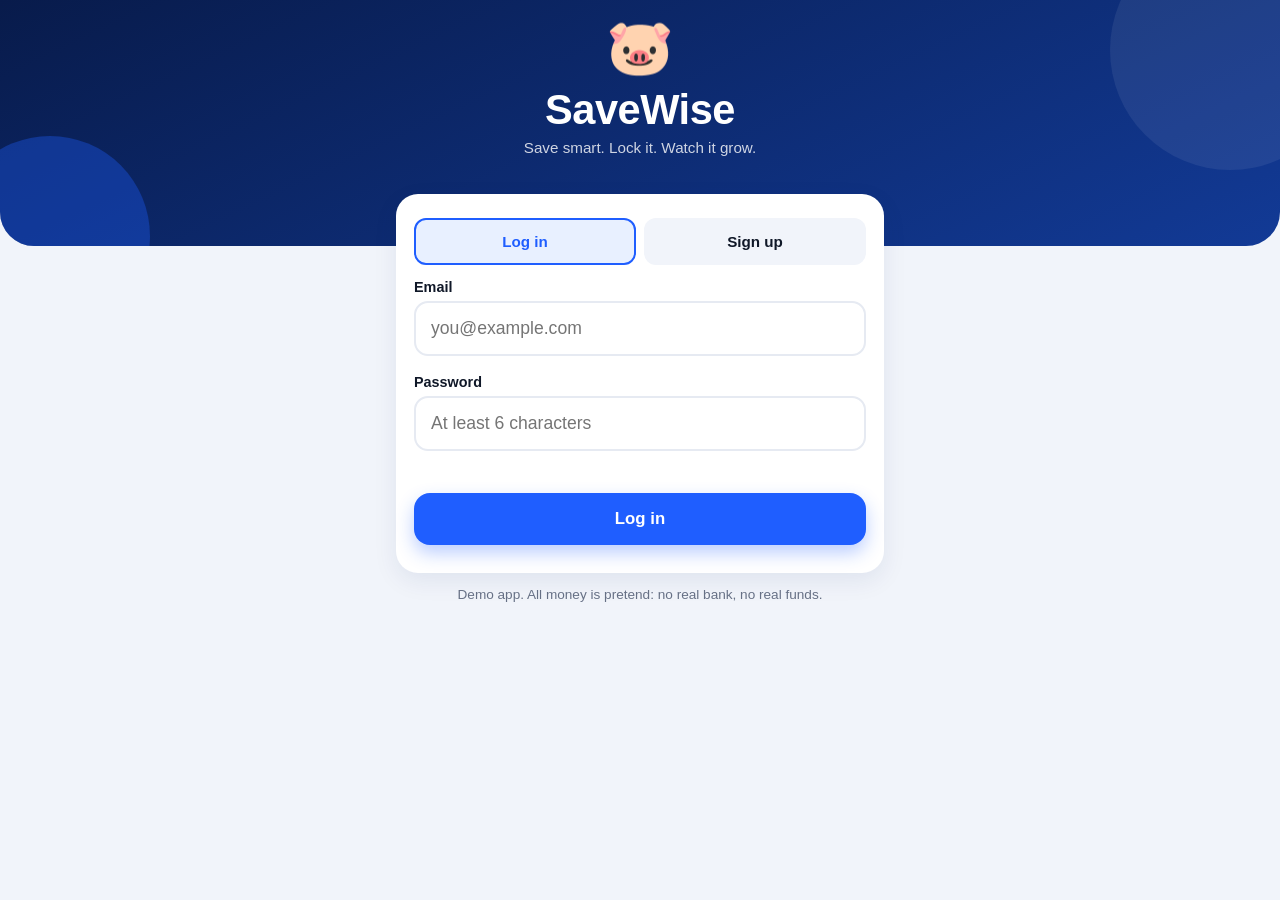
==== index.html @ 4fab5d2c "Add initial HTML structure for login page" ====
<!DOCTYPE html>
<html lang="en">
<head>
<meta charset="UTF-8">
<meta name="viewport" content="width=device-width, initial-scale=1, viewport-fit=cover">
<meta name="theme-color" content="#081b4b">
<title>SaveWise - Log in</title>
<link rel="icon" href="data:image/svg+xml,<svg xmlns='http://www.w3.org/2000/svg' viewBox='0 0 100 100'><text y='.9em' font-size='90'>🐷</text></svg>">
<link rel="stylesheet" href="style.css">
</head>
<body data-page="login">
<header class="hero hero-auth">
  <div class="wrap">
    <div class="logo">🐷</div>
    <h1 class="hero-amount">SaveWise</h1>
    <p class="hero-sub">Save smart. Lock it. Watch it grow.</p>
  </div>
</header>
<main class="container">
  <section class="card">
    <div class="seg" id="authTabs">
      <button type="button" data-mode="login" class="on">Log in</button>
      <button type="button" data-mode="register">Sign up</button>
    </div>
    <form id="authForm" novalidate>
      <div id="nameField" style="display:none">
        <label class="lbl" for="full_name">Full name</label>
        <input class="input" id="full_name" type="text" autocomplete="name" placeholder="John Doe">
      </div>
      <label class="lbl" for="email">Email</label>
      <input class="input" id="email" type="email" inputmode="email" autocomplete="email" placeholder="you@example.com">
      <label class="lbl" for="password">Password</label>
      <input class="input" id="password" type="password" autocomplete="current-password" placeholder="At least 6 characters">
      <div class="form-err" id="authErr"></div>
      <button class="btn btn-primary" id="authSubmit" type="submit">Log in</button>
    </form>
    <p class="muted center small" id="authHint" style="margin-top:10px"></p>
  </section>
  <p class="muted center small">Demo app. All money is pretend: no real bank, no real funds.</p>
</main>
<script src="config.js"></script>
<script src="app.js"></script>
</body>
</html>
---- style.css ----
:root{
  --navy:#081b4b;--navy2:#123a96;--blue:#1f5eff;--sky:#e8f0ff;--bg:#f1f4fa;
  --text:#101828;--muted:#667085;--line:#e6eaf2;--green:#12b76a;--red:#f04438;--amber:#f79009;
}
*{box-sizing:border-box;margin:0;padding:0;-webkit-tap-highlight-color:transparent}
body{font-family:-apple-system,BlinkMacSystemFont,"Segoe UI",Roboto,Helvetica,Arial,sans-serif;background:var(--bg);color:var(--text);min-height:100vh;padding-bottom:calc(92px + env(safe-area-inset-bottom))}
a{color:var(--blue);text-decoration:none}
button{font-family:inherit;cursor:pointer;border:0}
h1,h2,h3{line-height:1.2}
h2{font-size:1.1rem}
small{font-size:.8rem;color:var(--muted)}
.small{font-size:.85rem}
.center{text-align:center}
.muted{color:var(--muted)}

/* HERO */
.hero{background:linear-gradient(155deg,var(--navy) 0%,var(--navy2) 100%);color:#fff;padding:calc(16px + env(safe-area-inset-top)) 20px 78px;border-radius:0 0 34px 34px;position:relative;overflow:hidden}
.hero::before{content:"";position:absolute;right:-70px;top:-70px;width:240px;height:240px;border-radius:50%;background:rgba(255,255,255,.07)}
.hero::after{content:"";position:absolute;left:-50px;bottom:-90px;width:200px;height:200px;border-radius:50%;background:rgba(31,94,255,.35)}
.wrap{max-width:520px;margin:0 auto;position:relative;z-index:1}
.topbar{display:flex;justify-content:space-between;align-items:center;margin-bottom:22px}
.brand{font-weight:800;font-size:1.15rem}
.topright{display:flex;align-items:center;gap:10px}
.hello{font-size:.9rem;opacity:.9}
.icon-btn{background:rgba(255,255,255,.14);color:#fff;padding:8px 12px;border-radius:12px;font-size:.85rem;font-weight:600}
.hero-label{opacity:.8;font-size:.95rem}
.hero-amount{font-size:2.6rem;font-weight:800;margin:6px 0 4px;letter-spacing:-.5px}
.hero-sub{opacity:.8;font-size:.95rem}
.hero-chips{display:flex;gap:10px;margin:14px 0 4px}
.chip{flex:1;background:rgba(255,255,255,.12);border-radius:16px;padding:12px 14px}
.chip span{display:block;font-size:.78rem;opacity:.8}
.chip b{font-size:1.15rem}
.hero-actions{display:grid;grid-template-columns:1fr 1fr;gap:10px;margin-top:16px}
.hero-actions.one{grid-template-columns:1fr}
.hero-auth{text-align:center;padding-bottom:90px}
.logo{font-size:3.4rem}

/* LAYOUT */
.container{max-width:520px;margin:-52px auto 0;padding:0 16px;position:relative;z-index:2}
.card{background:#fff;border-radius:22px;padding:18px;margin-bottom:14px;box-shadow:0 8px 24px rgba(16,40,100,.08)}
.card-head{display:flex;justify-content:space-between;align-items:center;margin-bottom:12px;gap:10px}
.card h2{margin-bottom:12px}
.card-head h2{margin-bottom:0}
.big{font-size:2rem;font-weight:800;margin:4px 0 14px}
.empty{text-align:center;color:var(--muted);padding:14px 6px}
.empty .btn{margin-top:12px}

/* BUTTONS */
.btn{display:block;width:100%;padding:16px;border-radius:16px;font-size:1.05rem;font-weight:700;text-align:center}
.btn-primary{background:var(--blue);color:#fff;box-shadow:0 8px 18px rgba(31,94,255,.3)}
.btn-light{background:#fff;color:var(--navy)}
.btn-glass{background:rgba(255,255,255,.14);color:#fff;border:1px solid rgba(255,255,255,.28)}
.btn-ghost{background:var(--sky);color:var(--blue)}
.btn-danger{background:var(--red);color:#fff}
.btn-soft-red{background:#fee4e2;color:var(--red)}
.btn-text{background:none;color:var(--muted);margin-top:4px}
.btn-sm{display:inline-block;width:auto;padding:11px 16px;font-size:.92rem;border-radius:12px}
.btn:disabled{opacity:.55}

/* FORMS */
.lbl{display:block;font-weight:600;font-size:.9rem;margin-top:4px}
.input{width:100%;padding:15px;border:2px solid var(--line);border-radius:14px;font-size:1.1rem;margin:6px 0 14px;background:#fff;color:var(--text);font-family:inherit}
.input:focus{outline:none;border-color:var(--blue)}
.form-err{color:var(--red);font-size:.9rem;min-height:20px;margin-bottom:8px;font-weight:600}
.seg{display:flex;gap:8px;margin:6px 0 14px}
.seg button{flex:1;padding:13px 6px;border-radius:12px;background:var(--bg);color:var(--text);font-weight:700;border:2px solid transparent;font-size:.95rem}
.seg button.on{background:var(--sky);border-color:var(--blue);color:var(--blue)}

/* WALLET TILES */
.wtile{display:flex;align-items:center;gap:12px;padding:16px;border-radius:18px;color:#fff;margin-bottom:10px}
.wtile:last-child{margin-bottom:0}
.t-flex{background:linear-gradient(135deg,#1f5eff,#4a8bff)}
.t-lock{background:linear-gradient(135deg,#081b4b,#3b2f9e)}
.t-goal{background:linear-gradient(135deg,#0fa57a,#22d3a5)}
.wt-ic{font-size:1.7rem;background:rgba(255,255,255,.18);width:46px;height:46px;border-radius:14px;display:flex;align-items:center;justify-content:center}
.wt-mid{flex:1}
.wt-mid b{display:block;font-size:1.02rem}
.wt-mid small{color:rgba(255,255,255,.8)}
.wt-amt{font-size:1.25rem;font-weight:800}

/* PROGRESS */
.progress{height:10px;background:var(--sky);border-radius:99px;overflow:hidden}
.bar{height:100%;border-radius:99px;background:linear-gradient(90deg,#3b82ff,#22d3a5);transition:width .6s}
.prow{margin-bottom:16px}
.prow:last-child{margin-bottom:0}
.prow-top{display:flex;justify-content:space-between;margin-bottom:7px;font-size:.95rem}
.prow-top span{color:var(--blue);font-weight:700}

/* TRANSACTIONS */
.tx{display:flex;align-items:center;gap:12px;padding:12px 0;border-bottom:1px solid var(--line)}
.tx:last-child{border-bottom:0}
.tx-ic{width:42px;height:42px;border-radius:14px;display:flex;align-items:center;justify-content:center;font-size:1.2rem;flex-shrink:0}
.tx-ic.pos{background:#d1fadf}.tx-ic.neg{background:#fee4e2}.tx-ic.neu{background:var(--sky)}
.tx-mid{flex:1;min-width:0}
.tx-mid b{display:block;font-size:.97rem}
.tx-mid small{display:block;white-space:nowrap;overflow:hidden;text-overflow:ellipsis}
.tx-amt{font-weight:800;font-size:1rem;white-space:nowrap}
.tx-amt.pos{color:var(--green)}.tx-amt.neg{color:var(--red)}.tx-amt.neu{color:var(--navy)}

/* BADGES, RULES, GOALS, LOCKS */
.badge{display:inline-block;background:var(--sky);color:var(--blue);padding:5px 10px;border-radius:99px;font-size:.78rem;font-weight:700}
.badge.done{background:#d1fadf;color:#067647}
.rule{display:flex;justify-content:space-between;align-items:center;gap:10px;padding:12px 0;border-bottom:1px solid var(--line)}
.rule:last-child{border-bottom:0}
.rule b{font-size:1.1rem;margin-right:6px}
.rule small{display:block;margin-top:3px}
.goal-top,.lock-top{display:flex;justify-content:space-between;align-items:flex-start;gap:10px;margin-bottom:14px}
.goal-top h3,.lock-top h3{font-size:1.2rem}
.pct{font-size:1.5rem;font-weight:800;color:var(--blue)}
.goal-meta{display:flex;justify-content:space-between;margin:10px 0 14px;font-size:.92rem;color:var(--muted)}
.goal-meta b{color:var(--text)}
.goal-actions{display:flex;gap:10px}
.goal-actions .btn-primary{flex:1}
.countdown{font-size:1.5rem;font-weight:800;color:var(--navy);letter-spacing:.3px;margin:2px 0 12px;font-variant-numeric:tabular-nums}
.calc-out{background:var(--sky);border-radius:16px;padding:14px;display:flex;justify-content:space-between;gap:10px}
.calc-out div{flex:1}
.calc-out span{display:block;font-size:.8rem;color:var(--muted)}
.calc-out b{font-size:1.3rem;color:var(--navy)}
.calc-out .g{color:var(--green)}

/* BOTTOM NAV */
.nav{position:fixed;left:0;right:0;bottom:0;background:#fff;border-top:1px solid var(--line);display:flex;justify-content:space-around;padding:8px 6px calc(8px + env(safe-area-inset-bottom));z-index:20;box-shadow:0 -6px 20px rgba(16,40,100,.06)}
.nav a{flex:1;max-width:120px;text-align:center;font-size:.72rem;font-weight:700;color:var(--muted);padding:6px 0;border-radius:12px}
.nav a span{display:block;font-size:1.4rem;margin-bottom:2px}
.nav a.on{color:var(--blue);background:var(--sky)}

/* SHEET (bottom popup) */
.sheet{position:fixed;inset:0;background:rgba(8,27,75,.55);display:none;align-items:flex-end;z-index:50}
.sheet.show{display:flex}
.sheet-box{background:#fff;width:100%;max-width:520px;margin:0 auto;border-radius:26px 26px 0 0;padding:14px 20px calc(20px + env(safe-area-inset-bottom));animation:up .25s ease;max-height:92vh;overflow:auto}
.sheet-handle{width:44px;height:5px;background:var(--line);border-radius:9px;margin:0 auto 14px}
.sheet-box h3{font-size:1.3rem;margin-bottom:8px}
.sheet-note{margin-bottom:12px;font-size:.92rem;line-height:1.4}
@keyframes up{from{transform:translateY(60px);opacity:0}to{transform:none;opacity:1}}

/* TOAST + LOADER */
#toasts{position:fixed;top:calc(12px + env(safe-area-inset-top));left:12px;right:12px;z-index:100;display:flex;flex-direction:column;gap:8px;align-items:center;pointer-events:none}
.toast{background:var(--navy);color:#fff;padding:13px 18px;border-radius:14px;font-weight:600;font-size:.95rem;max-width:480px;box-shadow:0 10px 24px rgba(0,0,0,.25);transition:all .35s}
.toast.ok{background:#067647}.toast.err{background:#b42318}
.toast.out{opacity:0;transform:translateY(-10px)}
.loader{position:fixed;inset:0;background:rgba(241,244,250,.95);display:none;flex-direction:column;align-items:center;justify-content:center;gap:16px;z-index:90;padding:30px;text-align:center}
.loader.show{display:flex}
.loader p{color:var(--muted);max-width:280px;font-size:.92rem}
.spinner{width:46px;height:46px;border:5px solid var(--sky);border-top-color:var(--blue);border-radius:50%;animation:spin .8s linear infinite}
@keyframes spin{to{transform:rotate(360deg)}}
.err-card{text-align:center}
.err-card p{margin:8px 0 14px}
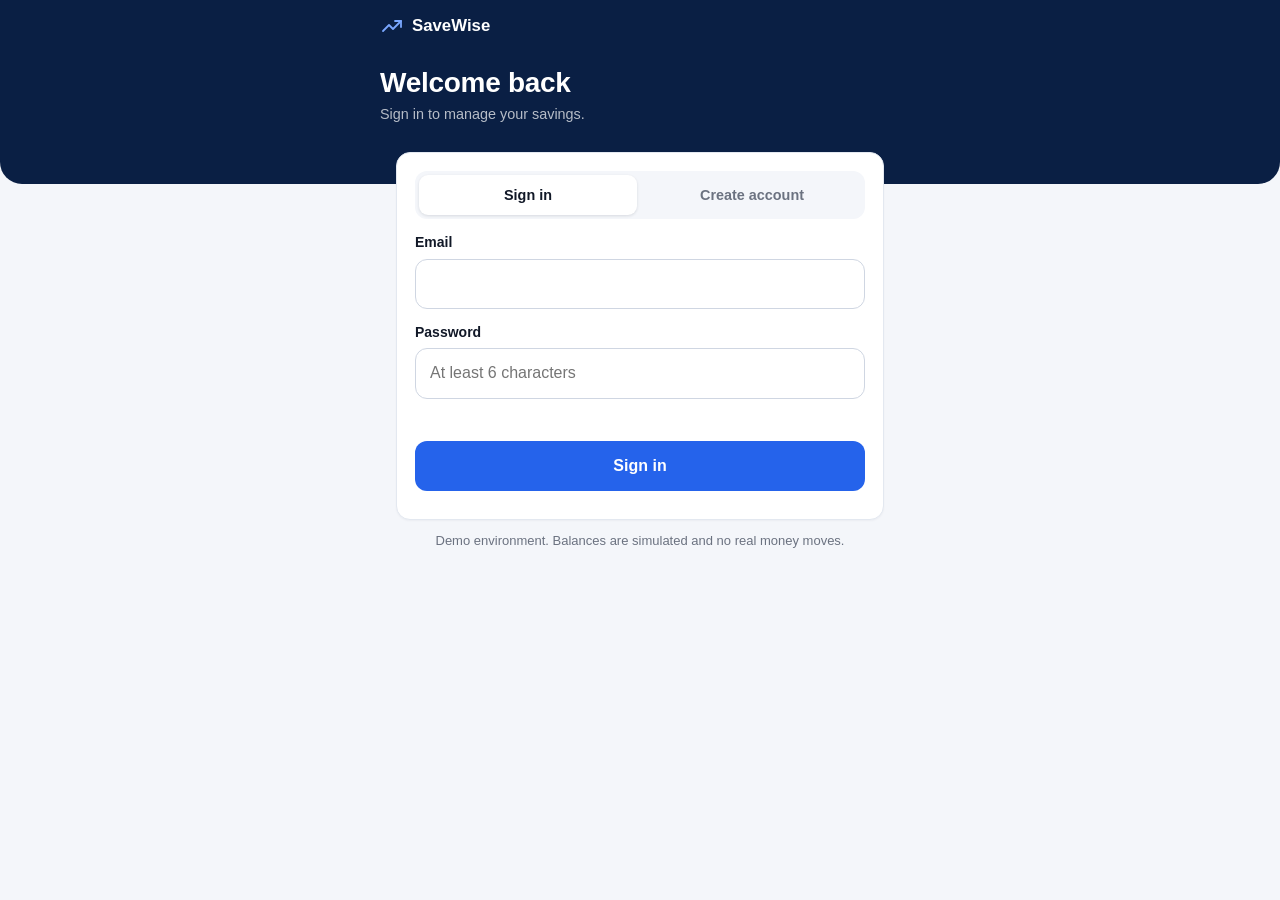
==== commit 17502ee9: "Update login page content and structure" ====
--- a/index.html
+++ b/index.html
@@ -3,40 +3,40 @@
 <head>
 <meta charset="UTF-8">
 <meta name="viewport" content="width=device-width, initial-scale=1, viewport-fit=cover">
-<meta name="theme-color" content="#081b4b">
-<title>SaveWise - Log in</title>
-<link rel="icon" href="data:image/svg+xml,<svg xmlns='http://www.w3.org/2000/svg' viewBox='0 0 100 100'><text y='.9em' font-size='90'>🐷</text></svg>">
+<meta name="theme-color" content="#0a1f44">
+<title>Sign in · SaveWise</title>
+<link rel="icon" href="icon.svg" type="image/svg+xml">
 <link rel="stylesheet" href="style.css">
 </head>
 <body data-page="login">
-<header class="hero hero-auth">
+<header class="top">
   <div class="wrap">
-    <div class="logo">🐷</div>
-    <h1 class="hero-amount">SaveWise</h1>
-    <p class="hero-sub">Save smart. Lock it. Watch it grow.</p>
+    <div class="hbar"><div class="brand"><i data-ic="logo" data-s="24"></i><span>SaveWise</span></div></div>
+    <h1 class="title">Welcome back</h1>
+    <p class="sub">Sign in to manage your savings.</p>
   </div>
 </header>
 <main class="container">
   <section class="card">
     <div class="seg" id="authTabs">
-      <button type="button" data-mode="login" class="on">Log in</button>
-      <button type="button" data-mode="register">Sign up</button>
+      <button type="button" data-mode="login" class="on">Sign in</button>
+      <button type="button" data-mode="register">Create account</button>
     </div>
     <form id="authForm" novalidate>
       <div id="nameField" style="display:none">
         <label class="lbl" for="full_name">Full name</label>
-        <input class="input" id="full_name" type="text" autocomplete="name" placeholder="John Doe">
+        <input class="input" id="full_name" type="text" autocomplete="name">
       </div>
       <label class="lbl" for="email">Email</label>
-      <input class="input" id="email" type="email" inputmode="email" autocomplete="email" placeholder="you@example.com">
+      <input class="input" id="email" type="email" inputmode="email" autocomplete="email">
       <label class="lbl" for="password">Password</label>
       <input class="input" id="password" type="password" autocomplete="current-password" placeholder="At least 6 characters">
       <div class="form-err" id="authErr"></div>
-      <button class="btn btn-primary" id="authSubmit" type="submit">Log in</button>
+      <button class="btn btn-primary" id="authSubmit" type="submit">Sign in</button>
     </form>
-    <p class="muted center small" id="authHint" style="margin-top:10px"></p>
+    <p class="small center" id="authHint" style="margin-top:10px"></p>
   </section>
-  <p class="muted center small">Demo app. All money is pretend: no real bank, no real funds.</p>
+  <p class="small center">Demo environment. Balances are simulated and no real money moves.</p>
 </main>
 <script src="config.js"></script>
 <script src="app.js"></script>
--- a/style.css
+++ b/style.css
@@ -1,147 +1,131 @@
 :root{
-  --navy:#081b4b;--navy2:#123a96;--blue:#1f5eff;--sky:#e8f0ff;--bg:#f1f4fa;
-  --text:#101828;--muted:#667085;--line:#e6eaf2;--green:#12b76a;--red:#f04438;--amber:#f79009;
+  --navy:#0a1f44;--blue:#2563eb;--blue-soft:#eaf1ff;--bg:#f4f6fa;--surface:#fff;
+  --line:#e3e8f0;--text:#111827;--muted:#6b7280;
+  --green:#15803d;--green-soft:#e6f4ea;--red:#b42318;--red-soft:#fdecea;--radius:14px;
 }
 *{box-sizing:border-box;margin:0;padding:0;-webkit-tap-highlight-color:transparent}
-body{font-family:-apple-system,BlinkMacSystemFont,"Segoe UI",Roboto,Helvetica,Arial,sans-serif;background:var(--bg);color:var(--text);min-height:100vh;padding-bottom:calc(92px + env(safe-area-inset-bottom))}
+html{-webkit-text-size-adjust:100%}
+body{font-family:-apple-system,BlinkMacSystemFont,"Segoe UI",Roboto,Helvetica,Arial,sans-serif;background:var(--bg);color:var(--text);min-height:100vh;padding-bottom:calc(84px + env(safe-area-inset-bottom));font-size:16px;line-height:1.4;font-variant-numeric:tabular-nums}
 a{color:var(--blue);text-decoration:none}
-button{font-family:inherit;cursor:pointer;border:0}
-h1,h2,h3{line-height:1.2}
-h2{font-size:1.1rem}
-small{font-size:.8rem;color:var(--muted)}
-.small{font-size:.85rem}
+button{font:inherit;cursor:pointer;border:0;background:none;color:inherit}
+[data-ic]{display:inline-flex}
+.ic{display:block;flex-shrink:0}
+h1,h2,h3{line-height:1.2;font-weight:700}
+h2{font-size:1rem;margin-bottom:12px}
+h3{font-size:1.05rem}
+small,.small{font-size:.8125rem;color:var(--muted)}
+.muted{color:var(--muted)}
 .center{text-align:center}
-.muted{color:var(--muted)}
 
-/* HERO */
-.hero{background:linear-gradient(155deg,var(--navy) 0%,var(--navy2) 100%);color:#fff;padding:calc(16px + env(safe-area-inset-top)) 20px 78px;border-radius:0 0 34px 34px;position:relative;overflow:hidden}
-.hero::before{content:"";position:absolute;right:-70px;top:-70px;width:240px;height:240px;border-radius:50%;background:rgba(255,255,255,.07)}
-.hero::after{content:"";position:absolute;left:-50px;bottom:-90px;width:200px;height:200px;border-radius:50%;background:rgba(31,94,255,.35)}
-.wrap{max-width:520px;margin:0 auto;position:relative;z-index:1}
-.topbar{display:flex;justify-content:space-between;align-items:center;margin-bottom:22px}
-.brand{font-weight:800;font-size:1.15rem}
-.topright{display:flex;align-items:center;gap:10px}
-.hello{font-size:.9rem;opacity:.9}
-.icon-btn{background:rgba(255,255,255,.14);color:#fff;padding:8px 12px;border-radius:12px;font-size:.85rem;font-weight:600}
-.hero-label{opacity:.8;font-size:.95rem}
-.hero-amount{font-size:2.6rem;font-weight:800;margin:6px 0 4px;letter-spacing:-.5px}
-.hero-sub{opacity:.8;font-size:.95rem}
-.hero-chips{display:flex;gap:10px;margin:14px 0 4px}
-.chip{flex:1;background:rgba(255,255,255,.12);border-radius:16px;padding:12px 14px}
-.chip span{display:block;font-size:.78rem;opacity:.8}
-.chip b{font-size:1.15rem}
-.hero-actions{display:grid;grid-template-columns:1fr 1fr;gap:10px;margin-top:16px}
-.hero-actions.one{grid-template-columns:1fr}
-.hero-auth{text-align:center;padding-bottom:90px}
-.logo{font-size:3.4rem}
+/* HEADER */
+.top{background:var(--navy);color:#fff;padding:calc(14px + env(safe-area-inset-top)) 20px 60px;border-radius:0 0 22px 22px}
+.wrap{max-width:520px;margin:0 auto}
+.hbar{display:flex;justify-content:space-between;align-items:center;margin-bottom:28px}
+.brand{display:flex;align-items:center;gap:8px;font-weight:700;font-size:1.05rem}
+.brand .ic{color:#7aa7ff}
+.ghost-btn{display:flex;align-items:center;gap:6px;color:rgba(255,255,255,.75);font-size:.875rem;padding:6px 0}
+.eyebrow{font-size:.875rem;color:rgba(255,255,255,.7);margin-bottom:4px}
+.amount{font-size:2.5rem;font-weight:700;letter-spacing:-.02em}
+.title{font-size:1.75rem;font-weight:700;letter-spacing:-.01em}
+.sub{font-size:.9rem;color:rgba(255,255,255,.7);margin-top:4px}
+.stats{display:grid;grid-template-columns:repeat(3,1fr);gap:8px;margin-top:20px}
+.stat{background:rgba(255,255,255,.08);border-radius:12px;padding:10px 12px}
+.stat span{display:block;font-size:.72rem;color:rgba(255,255,255,.65);margin-bottom:2px}
+.stat b{font-size:.95rem;font-weight:600}
+.actions{display:grid;grid-template-columns:1fr 1fr;gap:10px;margin-top:20px}
+.actions.one{grid-template-columns:1fr}
 
 /* LAYOUT */
-.container{max-width:520px;margin:-52px auto 0;padding:0 16px;position:relative;z-index:2}
-.card{background:#fff;border-radius:22px;padding:18px;margin-bottom:14px;box-shadow:0 8px 24px rgba(16,40,100,.08)}
+.container{max-width:520px;margin:-32px auto 0;padding:0 16px}
+.card{background:var(--surface);border:1px solid var(--line);border-radius:var(--radius);padding:18px;margin-bottom:12px;box-shadow:0 1px 2px rgba(16,24,40,.04)}
 .card-head{display:flex;justify-content:space-between;align-items:center;margin-bottom:12px;gap:10px}
-.card h2{margin-bottom:12px}
 .card-head h2{margin-bottom:0}
-.big{font-size:2rem;font-weight:800;margin:4px 0 14px}
-.empty{text-align:center;color:var(--muted);padding:14px 6px}
-.empty .btn{margin-top:12px}
+.empty{text-align:center;padding:26px 18px}
+.empty p{font-weight:600;margin-bottom:4px}
+.empty .btn{margin-top:14px}
+.split{display:flex;justify-content:space-between;align-items:flex-start;gap:10px;margin-bottom:14px}
+.figure{font-size:1.5rem;font-weight:700;margin-top:2px}
+.pct{font-size:1.25rem;font-weight:700;color:var(--blue)}
+.meta{display:flex;justify-content:space-between;gap:10px;margin:10px 0 14px;font-size:.875rem;color:var(--muted)}
+.meta b{color:var(--text)}
+.tag{display:inline-block;background:var(--blue-soft);color:var(--blue);padding:4px 10px;border-radius:99px;font-size:.75rem;font-weight:600;white-space:nowrap}
+.tag.ok{background:var(--green-soft);color:var(--green)}
+.countdown{font-size:1.4rem;font-weight:700;margin:2px 0 12px}
+.btnrow{display:flex;gap:10px}
+.btnrow .btn-primary{flex:1}
 
 /* BUTTONS */
-.btn{display:block;width:100%;padding:16px;border-radius:16px;font-size:1.05rem;font-weight:700;text-align:center}
-.btn-primary{background:var(--blue);color:#fff;box-shadow:0 8px 18px rgba(31,94,255,.3)}
+.btn{display:flex;align-items:center;justify-content:center;gap:8px;width:100%;min-height:50px;padding:13px 16px;border-radius:12px;font-weight:600;font-size:1rem;text-align:center}
+.btn-primary{background:var(--blue);color:#fff}
 .btn-light{background:#fff;color:var(--navy)}
-.btn-glass{background:rgba(255,255,255,.14);color:#fff;border:1px solid rgba(255,255,255,.28)}
-.btn-ghost{background:var(--sky);color:var(--blue)}
+.btn-outline{border:1px solid rgba(255,255,255,.35);color:#fff}
+.btn-soft{background:var(--blue-soft);color:var(--blue)}
 .btn-danger{background:var(--red);color:#fff}
-.btn-soft-red{background:#fee4e2;color:var(--red)}
-.btn-text{background:none;color:var(--muted);margin-top:4px}
-.btn-sm{display:inline-block;width:auto;padding:11px 16px;font-size:.92rem;border-radius:12px}
+.btn-danger-soft{background:var(--red-soft);color:var(--red)}
+.btn-quiet{color:var(--muted);margin-top:4px}
+.btn-sm{display:inline-flex;width:auto;min-height:0;padding:9px 14px;font-size:.875rem;border-radius:10px}
 .btn:disabled{opacity:.55}
 
 /* FORMS */
-.lbl{display:block;font-weight:600;font-size:.9rem;margin-top:4px}
-.input{width:100%;padding:15px;border:2px solid var(--line);border-radius:14px;font-size:1.1rem;margin:6px 0 14px;background:#fff;color:var(--text);font-family:inherit}
-.input:focus{outline:none;border-color:var(--blue)}
-.form-err{color:var(--red);font-size:.9rem;min-height:20px;margin-bottom:8px;font-weight:600}
-.seg{display:flex;gap:8px;margin:6px 0 14px}
-.seg button{flex:1;padding:13px 6px;border-radius:12px;background:var(--bg);color:var(--text);font-weight:700;border:2px solid transparent;font-size:.95rem}
-.seg button.on{background:var(--sky);border-color:var(--blue);color:var(--blue)}
+.lbl{display:block;font-weight:600;font-size:.875rem;margin-bottom:6px}
+.input{width:100%;padding:13px 14px;border:1px solid #cfd6e2;border-radius:12px;font:inherit;font-size:1rem;margin-bottom:14px;background:#fff;color:var(--text)}
+.input:focus{outline:2px solid var(--blue);outline-offset:-1px;border-color:var(--blue)}
+.form-err{color:var(--red);font-size:.875rem;min-height:20px;margin-bottom:8px}
+.seg{display:flex;gap:6px;margin-bottom:14px;background:var(--bg);padding:4px;border-radius:12px}
+.seg button{flex:1;padding:10px 6px;border-radius:9px;font-weight:600;font-size:.9rem;color:var(--muted)}
+.seg button.on{background:#fff;color:var(--text);box-shadow:0 1px 3px rgba(16,24,40,.12)}
 
-/* WALLET TILES */
-.wtile{display:flex;align-items:center;gap:12px;padding:16px;border-radius:18px;color:#fff;margin-bottom:10px}
-.wtile:last-child{margin-bottom:0}
-.t-flex{background:linear-gradient(135deg,#1f5eff,#4a8bff)}
-.t-lock{background:linear-gradient(135deg,#081b4b,#3b2f9e)}
-.t-goal{background:linear-gradient(135deg,#0fa57a,#22d3a5)}
-.wt-ic{font-size:1.7rem;background:rgba(255,255,255,.18);width:46px;height:46px;border-radius:14px;display:flex;align-items:center;justify-content:center}
-.wt-mid{flex:1}
-.wt-mid b{display:block;font-size:1.02rem}
-.wt-mid small{color:rgba(255,255,255,.8)}
-.wt-amt{font-size:1.25rem;font-weight:800}
+/* ROWS */
+.row{display:flex;align-items:center;gap:12px;padding:12px 0;border-bottom:1px solid var(--line);color:inherit}
+.row:first-child{padding-top:0}
+.row:last-child{border-bottom:0;padding-bottom:0}
+.row-ic{width:40px;height:40px;border-radius:12px;display:flex;align-items:center;justify-content:center;flex-shrink:0}
+.row-main{flex:1;min-width:0}
+.row-main b{display:block;font-size:.95rem;font-weight:600}
+.row-main small{display:block;overflow:hidden;text-overflow:ellipsis;white-space:nowrap}
+.row-end{display:flex;align-items:center;gap:6px;font-weight:600;white-space:nowrap}
+.row-end .ic{color:#9aa4b2}
+.t-flex{background:var(--blue-soft);color:var(--blue)}
+.t-lock{background:#e8ebf5;color:var(--navy)}
+.t-goal{background:var(--green-soft);color:var(--green)}
+.t-out{background:var(--red-soft);color:var(--red)}
+.t-neu{background:#eef1f6;color:#475467}
+.pos{color:var(--green)}
+.neg{color:var(--red)}
 
 /* PROGRESS */
-.progress{height:10px;background:var(--sky);border-radius:99px;overflow:hidden}
-.bar{height:100%;border-radius:99px;background:linear-gradient(90deg,#3b82ff,#22d3a5);transition:width .6s}
+.track{height:8px;background:#e8edf5;border-radius:99px;overflow:hidden}
+.fill{height:100%;background:var(--blue);border-radius:99px;transition:width .5s}
+.fill.done{background:var(--green)}
 .prow{margin-bottom:16px}
 .prow:last-child{margin-bottom:0}
-.prow-top{display:flex;justify-content:space-between;margin-bottom:7px;font-size:.95rem}
-.prow-top span{color:var(--blue);font-weight:700}
-
-/* TRANSACTIONS */
-.tx{display:flex;align-items:center;gap:12px;padding:12px 0;border-bottom:1px solid var(--line)}
-.tx:last-child{border-bottom:0}
-.tx-ic{width:42px;height:42px;border-radius:14px;display:flex;align-items:center;justify-content:center;font-size:1.2rem;flex-shrink:0}
-.tx-ic.pos{background:#d1fadf}.tx-ic.neg{background:#fee4e2}.tx-ic.neu{background:var(--sky)}
-.tx-mid{flex:1;min-width:0}
-.tx-mid b{display:block;font-size:.97rem}
-.tx-mid small{display:block;white-space:nowrap;overflow:hidden;text-overflow:ellipsis}
-.tx-amt{font-weight:800;font-size:1rem;white-space:nowrap}
-.tx-amt.pos{color:var(--green)}.tx-amt.neg{color:var(--red)}.tx-amt.neu{color:var(--navy)}
-
-/* BADGES, RULES, GOALS, LOCKS */
-.badge{display:inline-block;background:var(--sky);color:var(--blue);padding:5px 10px;border-radius:99px;font-size:.78rem;font-weight:700}
-.badge.done{background:#d1fadf;color:#067647}
-.rule{display:flex;justify-content:space-between;align-items:center;gap:10px;padding:12px 0;border-bottom:1px solid var(--line)}
-.rule:last-child{border-bottom:0}
-.rule b{font-size:1.1rem;margin-right:6px}
-.rule small{display:block;margin-top:3px}
-.goal-top,.lock-top{display:flex;justify-content:space-between;align-items:flex-start;gap:10px;margin-bottom:14px}
-.goal-top h3,.lock-top h3{font-size:1.2rem}
-.pct{font-size:1.5rem;font-weight:800;color:var(--blue)}
-.goal-meta{display:flex;justify-content:space-between;margin:10px 0 14px;font-size:.92rem;color:var(--muted)}
-.goal-meta b{color:var(--text)}
-.goal-actions{display:flex;gap:10px}
-.goal-actions .btn-primary{flex:1}
-.countdown{font-size:1.5rem;font-weight:800;color:var(--navy);letter-spacing:.3px;margin:2px 0 12px;font-variant-numeric:tabular-nums}
-.calc-out{background:var(--sky);border-radius:16px;padding:14px;display:flex;justify-content:space-between;gap:10px}
-.calc-out div{flex:1}
-.calc-out span{display:block;font-size:.8rem;color:var(--muted)}
-.calc-out b{font-size:1.3rem;color:var(--navy)}
-.calc-out .g{color:var(--green)}
+.prow-top{display:flex;justify-content:space-between;margin-bottom:7px;font-size:.92rem}
+.prow-top span{color:var(--muted)}
 
 /* BOTTOM NAV */
-.nav{position:fixed;left:0;right:0;bottom:0;background:#fff;border-top:1px solid var(--line);display:flex;justify-content:space-around;padding:8px 6px calc(8px + env(safe-area-inset-bottom));z-index:20;box-shadow:0 -6px 20px rgba(16,40,100,.06)}
-.nav a{flex:1;max-width:120px;text-align:center;font-size:.72rem;font-weight:700;color:var(--muted);padding:6px 0;border-radius:12px}
-.nav a span{display:block;font-size:1.4rem;margin-bottom:2px}
-.nav a.on{color:var(--blue);background:var(--sky)}
+.nav{position:fixed;left:0;right:0;bottom:0;background:#fff;border-top:1px solid var(--line);display:flex;justify-content:space-around;padding:6px 6px calc(6px + env(safe-area-inset-bottom));z-index:20}
+.nav a{flex:1;max-width:120px;display:flex;flex-direction:column;align-items:center;gap:3px;font-size:.72rem;font-weight:600;color:#8b95a5;padding:6px 0}
+.nav a.on{color:var(--blue)}
 
-/* SHEET (bottom popup) */
-.sheet{position:fixed;inset:0;background:rgba(8,27,75,.55);display:none;align-items:flex-end;z-index:50}
+/* SHEET */
+.sheet{position:fixed;inset:0;background:rgba(10,31,68,.5);display:none;align-items:flex-end;z-index:50}
 .sheet.show{display:flex}
-.sheet-box{background:#fff;width:100%;max-width:520px;margin:0 auto;border-radius:26px 26px 0 0;padding:14px 20px calc(20px + env(safe-area-inset-bottom));animation:up .25s ease;max-height:92vh;overflow:auto}
-.sheet-handle{width:44px;height:5px;background:var(--line);border-radius:9px;margin:0 auto 14px}
-.sheet-box h3{font-size:1.3rem;margin-bottom:8px}
-.sheet-note{margin-bottom:12px;font-size:.92rem;line-height:1.4}
-@keyframes up{from{transform:translateY(60px);opacity:0}to{transform:none;opacity:1}}
+.sheet-box{background:#fff;width:100%;max-width:520px;margin:0 auto;border-radius:20px 20px 0 0;padding:12px 20px calc(20px + env(safe-area-inset-bottom));animation:up .22s ease;max-height:92vh;overflow:auto}
+.sheet-handle{width:40px;height:4px;background:var(--line);border-radius:9px;margin:0 auto 14px}
+.sheet-box h3{font-size:1.2rem;margin-bottom:6px}
+.sheet-note{margin-bottom:14px;font-size:.9rem;line-height:1.45}
+@keyframes up{from{transform:translateY(40px);opacity:0}to{transform:none;opacity:1}}
 
 /* TOAST + LOADER */
 #toasts{position:fixed;top:calc(12px + env(safe-area-inset-top));left:12px;right:12px;z-index:100;display:flex;flex-direction:column;gap:8px;align-items:center;pointer-events:none}
-.toast{background:var(--navy);color:#fff;padding:13px 18px;border-radius:14px;font-weight:600;font-size:.95rem;max-width:480px;box-shadow:0 10px 24px rgba(0,0,0,.25);transition:all .35s}
-.toast.ok{background:#067647}.toast.err{background:#b42318}
-.toast.out{opacity:0;transform:translateY(-10px)}
-.loader{position:fixed;inset:0;background:rgba(241,244,250,.95);display:none;flex-direction:column;align-items:center;justify-content:center;gap:16px;z-index:90;padding:30px;text-align:center}
+.toast{background:var(--navy);color:#fff;padding:12px 16px;border-radius:12px;font-weight:500;font-size:.92rem;max-width:480px;box-shadow:0 8px 24px rgba(0,0,0,.2);transition:all .35s}
+.toast.ok{background:#14532d}
+.toast.err{background:#912018}
+.toast.out{opacity:0;transform:translateY(-8px)}
+.loader{position:fixed;inset:0;background:rgba(244,246,250,.96);display:none;flex-direction:column;align-items:center;justify-content:center;gap:14px;z-index:90;padding:30px;text-align:center}
 .loader.show{display:flex}
-.loader p{color:var(--muted);max-width:280px;font-size:.92rem}
-.spinner{width:46px;height:46px;border:5px solid var(--sky);border-top-color:var(--blue);border-radius:50%;animation:spin .8s linear infinite}
+.loader p{color:var(--muted);max-width:280px;font-size:.9rem}
+.spinner{width:34px;height:34px;border:3px solid #dbe4f3;border-top-color:var(--blue);border-radius:50%;animation:spin .8s linear infinite}
 @keyframes spin{to{transform:rotate(360deg)}}
 .err-card{text-align:center}
-.err-card p{margin:8px 0 14px}
+.err-card p{margin:6px 0 14px}
